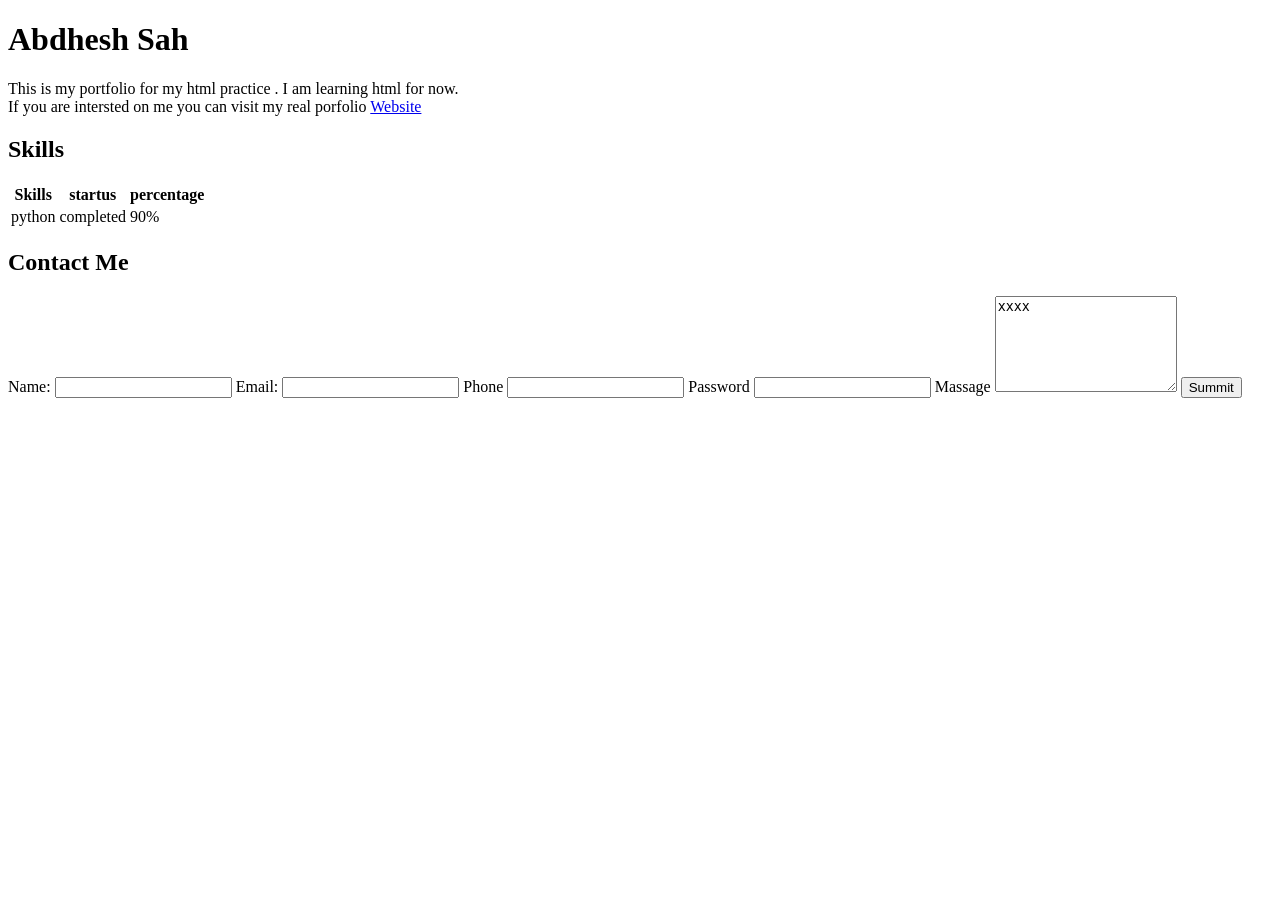
==== HTML/Portfolio/index.html @ 354b8054 "Add about page with professional portrait image" ====
<!DOCTYPE html>
<html lang="en">

<head>
    <meta charset="UTF-8">
    <meta name="viewport" content="width=device-width, initial-scale=1.0">
    <meta name="descripition" content="This is for test and learning">
    <meta name="keywords" content="abdhesh,web development">
    <meta name="author" content="abdhesh">
    <title>
        Abdhesh test portfolio
    </title>
</head>

<body>
    <h1>Abdhesh Sah</h1>
    <p>
        This is my portfolio for my html practice . I am learning html for now.<br>
        If you are intersted on me you can visit my real porfolio <a href="https://abdheshsah.com.np"
            target="_blank">Website</a>
    </p>
    <h2>Skills</h2>
    <table>
        <thead>
            <tr>
                <th>Skills</th>
                <th>startus</th>
                <th> percentage</th>
            </tr>
        </thead>
        <tbody>
            <tr>
                <td>python</td>
                <td>completed</td>
                <td> 90%</td>
            </tr>
        </tbody>
    </table>
    <h2>Contact Me</h2>
    <form action="/Summit" mathod="POST">
        <label for="name">Name:</label>
        <input type="text" id="name" name="name" required>

        <label for="email">Email:</label>
        <input type="email" id ="email" name="email" required>

        <label for="phone">Phone</label>
        <input type="number" id="number" name="number">

        <label for="password">Password</label>
        <input type="password" id="password" name="password">

        <label for="massage">Massage</label>
        <textarea id="massage" name="massage" rows="6">xxxx</textarea>

        <button type="submit">Summit</button>

    </form>
</body>

</html>
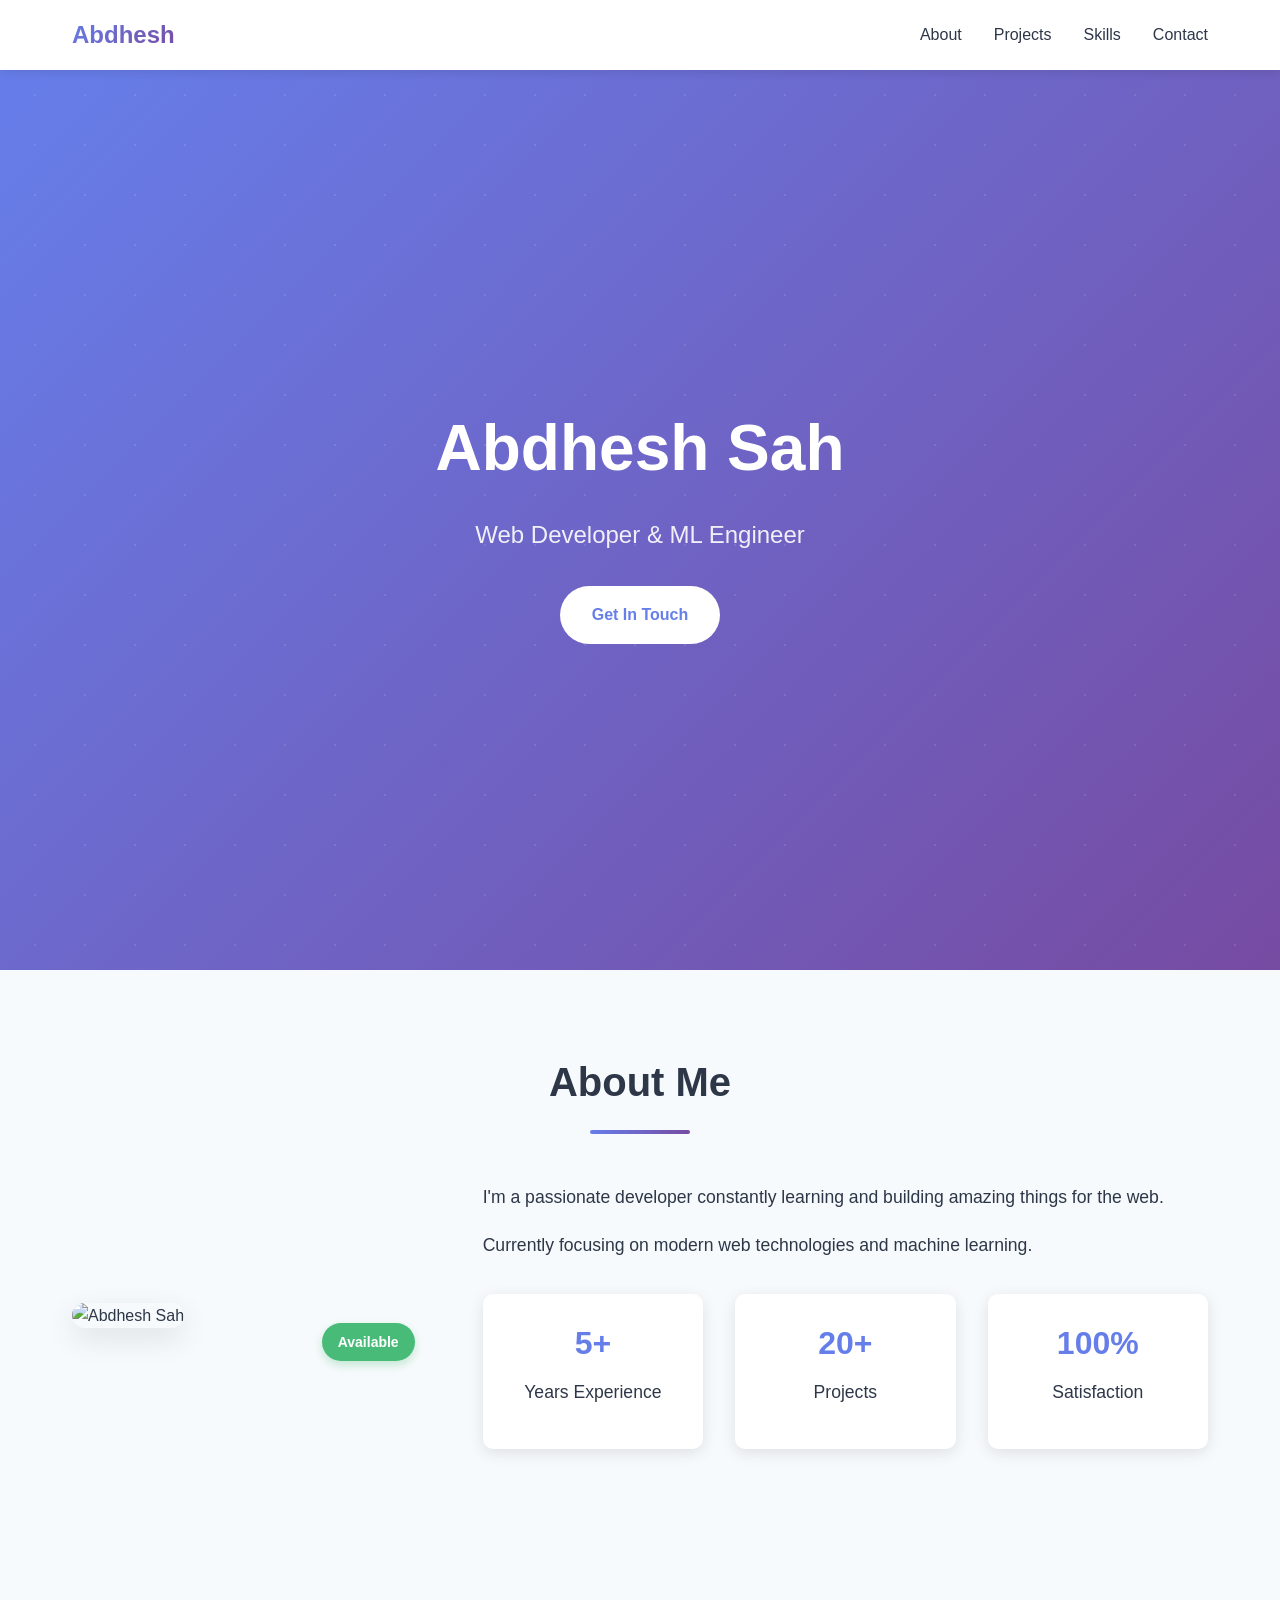
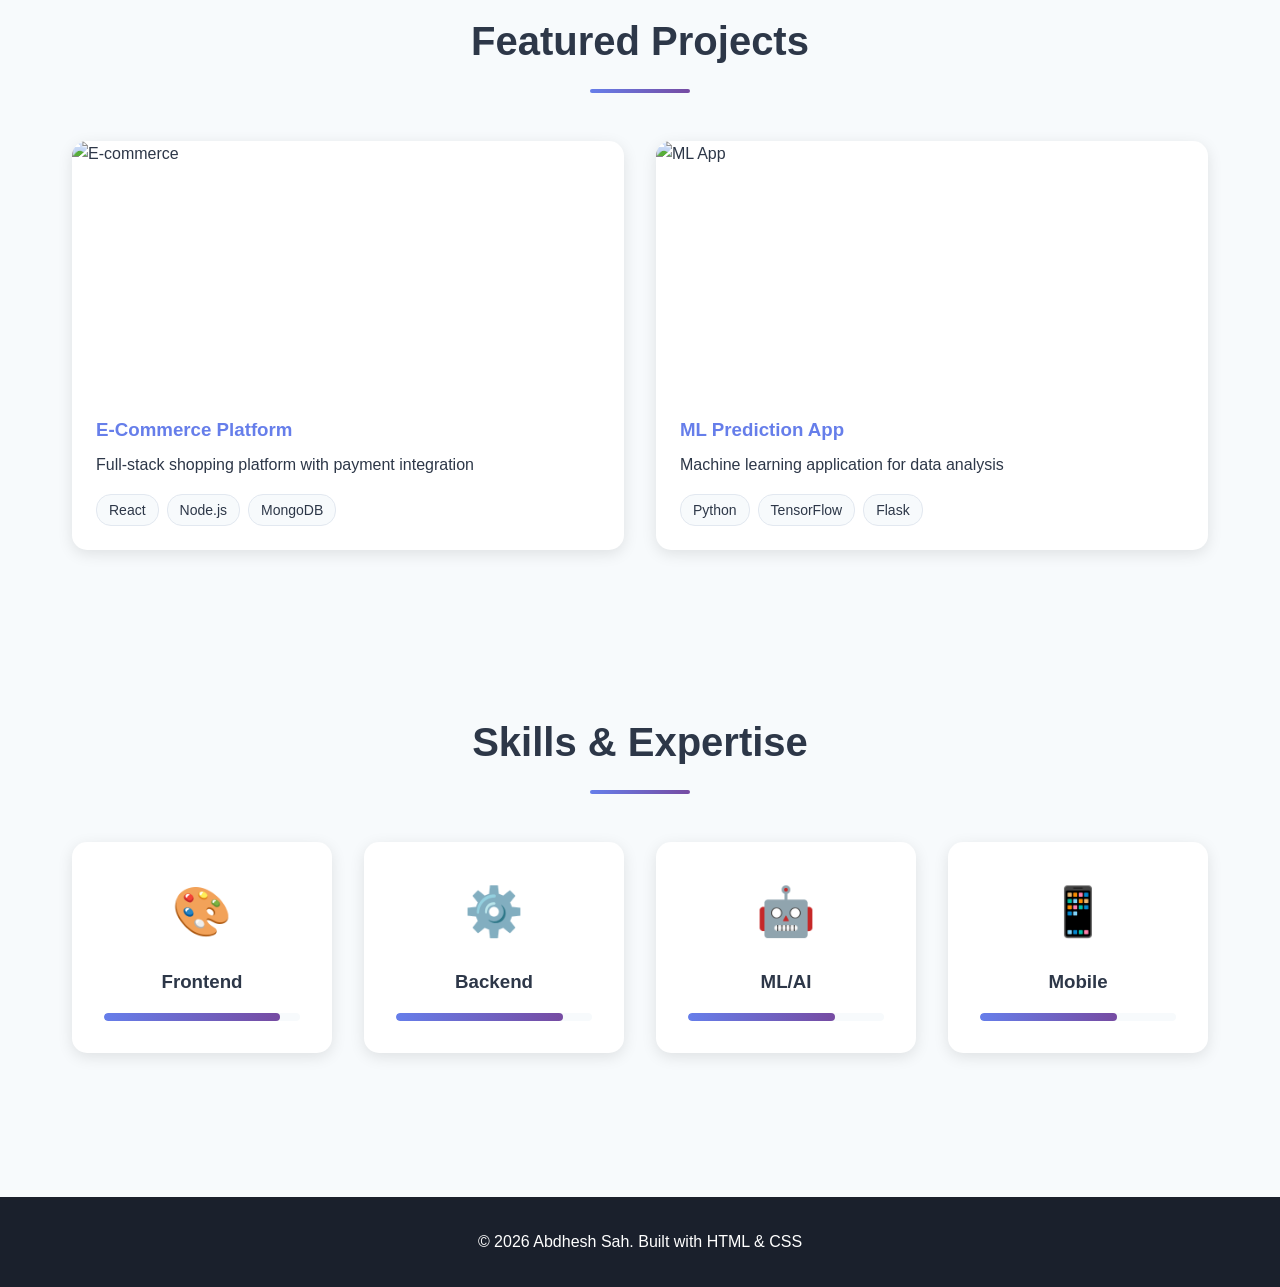
==== commit c5afb97b: "Add portfolio layout with navigation, hero section, and skills overview" ====
--- a/HTML/Portfolio/index.html
+++ b/HTML/Portfolio/index.html
@@ -1,61 +1,139 @@
 <!DOCTYPE html>
 <html lang="en">
-
 <head>
     <meta charset="UTF-8">
     <meta name="viewport" content="width=device-width, initial-scale=1.0">
-    <meta name="descripition" content="This is for test and learning">
-    <meta name="keywords" content="abdhesh,web development">
-    <meta name="author" content="abdhesh">
-    <title>
-        Abdhesh test portfolio
-    </title>
+    <title>Abdhesh Sah</title>
+    <link rel="stylesheet" href="style.css">
 </head>
+<body>
+    <header class="sticky-header">
+        <div class="container">
+            <div class="logo">Abdhesh</div>
+            <nav class="main-nav">
+                <a href="#about">About</a>
+                <a href="#projects">Projects</a>
+                <a href="#skills">Skills</a>
+                <a href="#contact">Contact</a>
+            </nav>
+        </div>
+    </header>
 
-<body>
-    <h1>Abdhesh Sah</h1>
-    <p>
-        This is my portfolio for my html practice . I am learning html for now.<br>
-        If you are intersted on me you can visit my real porfolio <a href="https://abdheshsah.com.np"
-            target="_blank">Website</a>
-    </p>
-    <h2>Skills</h2>
-    <table>
-        <thead>
-            <tr>
-                <th>Skills</th>
-                <th>startus</th>
-                <th> percentage</th>
-            </tr>
-        </thead>
-        <tbody>
-            <tr>
-                <td>python</td>
-                <td>completed</td>
-                <td> 90%</td>
-            </tr>
-        </tbody>
-    </table>
-    <h2>Contact Me</h2>
-    <form action="/Summit" mathod="POST">
-        <label for="name">Name:</label>
-        <input type="text" id="name" name="name" required>
+    <section class="hero">
+        <div class="hero-content">
+            <h1 class="glitch" data-text="Abdhesh Sah">Abdhesh Sah</h1>
+            <p class="subtitle">Web Developer & ML Engineer</p>
+            <a href="#contact" class="cta-button">Get In Touch</a>
+        </div>
+    </section>
 
-        <label for="email">Email:</label>
-        <input type="email" id ="email" name="email" required>
+    <main class="container">
+        <section id="about" class="section fade-in">
+            <h2 class="section-title">About Me</h2>
+            <div class="about-grid">
+                <div class="profile-card">
+                    <img src="./Public/ig.jpg" alt="Abdhesh Sah" class="profile-img">
+                    <div class="badge">Available</div>
+                </div>
+                <div class="about-text">
+                    <p>I'm a passionate developer constantly learning and building amazing things for the web.</p>
+                    <p>Currently focusing on modern web technologies and machine learning.</p>
+                    <div class="stats">
+                        <div class="stat-card">
+                            <h3>5+</h3>
+                            <p>Years Experience</p>
+                        </div>
+                        <div class="stat-card">
+                            <h3>20+</h3>
+                            <p>Projects</p>
+                        </div>
+                        <div class="stat-card">
+                            <h3>100%</h3>
+                            <p>Satisfaction</p>
+                        </div>
+                    </div>
+                </div>
+            </div>
+        </section>
 
-        <label for="phone">Phone</label>
-        <input type="number" id="number" name="number">
+        <section id="projects" class="section">
+            <h2 class="section-title">Featured Projects</h2>
+            <div class="projects-grid">
+                <article class="project-card">
+                    <div class="project-image">
+                        <img src="project1.jpg" alt="E-commerce">
+                        <div class="project-overlay">
+                            <a href="#" class="overlay-link">View Project</a>
+                        </div>
+                    </div>
+                    <div class="project-info">
+                        <h3>E-Commerce Platform</h3>
+                        <p>Full-stack shopping platform with payment integration</p>
+                        <div class="tech-tags">
+                            <span class="tag">React</span>
+                            <span class="tag">Node.js</span>
+                            <span class="tag">MongoDB</span>
+                        </div>
+                    </div>
+                </article>
 
-        <label for="password">Password</label>
-        <input type="password" id="password" name="password">
+                <article class="project-card">
+                    <div class="project-image">
+                        <img src="project2.jpg" alt="ML App">
+                        <div class="project-overlay">
+                            <a href="#" class="overlay-link">View Project</a>
+                        </div>
+                    </div>
+                    <div class="project-info">
+                        <h3>ML Prediction App</h3>
+                        <p>Machine learning application for data analysis</p>
+                        <div class="tech-tags">
+                            <span class="tag">Python</span>
+                            <span class="tag">TensorFlow</span>
+                            <span class="tag">Flask</span>
+                        </div>
+                    </div>
+                </article>
+            </div>
+        </section>
 
-        <label for="massage">Massage</label>
-        <textarea id="massage" name="massage" rows="6">xxxx</textarea>
+        <section id="skills" class="section">
+            <h2 class="section-title">Skills & Expertise</h2>
+            <div class="skills-grid">
+                <div class="skill-item">
+                    <div class="skill-icon">🎨</div>
+                    <h3>Frontend</h3>
+                    <div class="skill-bar">
+                        <div class="skill-progress" style="--progress: 90%"></div>
+                    </div>
+                </div>
+                <div class="skill-item">
+                    <div class="skill-icon">⚙️</div>
+                    <h3>Backend</h3>
+                    <div class="skill-bar">
+                        <div class="skill-progress" style="--progress: 85%"></div>
+                    </div>
+                </div>
+                <div class="skill-item">
+                    <div class="skill-icon">🤖</div>
+                    <h3>ML/AI</h3>
+                    <div class="skill-bar">
+                        <div class="skill-progress" style="--progress: 75%"></div>
+                    </div>
+                </div>
+                <div class="skill-item">
+                    <div class="skill-icon">📱</div>
+                    <h3>Mobile</h3>
+                    <div class="skill-bar">
+                        <div class="skill-progress" style="--progress: 70%"></div>
+                    </div>
+                </div>
+            </div>
+        </section>
+    </main>
 
-        <button type="submit">Summit</button>
-
-    </form>
+    <footer class="main-footer">
+        <p>&copy; 2026 Abdhesh Sah. Built with HTML & CSS</p>
+    </footer>
 </body>
-
 </html>
--- a/HTML/Portfolio/style.css
+++ b/HTML/Portfolio/style.css
@@ -0,0 +1,463 @@
+/* ========================================
+   CSS VARIABLES
+   ======================================== */
+:root {
+    --primary: #667eea;
+    --secondary: #764ba2;
+    --dark: #1a202c;
+    --light: #f7fafc;
+    --text: #2d3748;
+    --border: #e2e8f0;
+    --shadow: rgba(0, 0, 0, 0.1);
+    --transition: all 0.3s ease;
+}
+
+/* ========================================
+   RESET & BASE
+   ======================================== */
+* {
+    margin: 0;
+    padding: 0;
+    box-sizing: border-box;
+}
+
+body {
+    font-family: 'Segoe UI', Tahoma, Geneva, Verdana, sans-serif;
+    line-height: 1.6;
+    color: var(--text);
+    background: var(--light);
+}
+
+.container {
+    max-width: 1200px;
+    margin: 0 auto;
+    padding: 0 2rem;
+}
+
+/* ========================================
+   STICKY HEADER
+   ======================================== */
+.sticky-header {
+    position: sticky;
+    top: 0;
+    background: white;
+    box-shadow: 0 2px 10px var(--shadow);
+    z-index: 1000;
+    animation: slideDown 0.5s ease;
+}
+
+@keyframes slideDown {
+    from {
+        transform: translateY(-100%);
+        opacity: 0;
+    }
+    to {
+        transform: translateY(0);
+        opacity: 1;
+    }
+}
+
+.sticky-header .container {
+    display: flex;
+    justify-content: space-between;
+    align-items: center;
+    padding: 1rem 2rem;
+}
+
+.logo {
+    font-size: 1.5rem;
+    font-weight: bold;
+    background: linear-gradient(135deg, var(--primary), var(--secondary));
+    -webkit-background-clip: text;
+    -webkit-text-fill-color: transparent;
+    background-clip: text;
+}
+
+.main-nav {
+    display: flex;
+    gap: 2rem;
+}
+
+.main-nav a {
+    text-decoration: none;
+    color: var(--text);
+    font-weight: 500;
+    transition: var(--transition);
+    position: relative;
+}
+
+.main-nav a::after {
+    content: '';
+    position: absolute;
+    bottom: -5px;
+    left: 0;
+    width: 0;
+    height: 2px;
+    background: var(--primary);
+    transition: width 0.3s ease;
+}
+
+.main-nav a:hover::after {
+    width: 100%;
+}
+
+/* ========================================
+   HERO SECTION
+   ======================================== */
+.hero {
+    height: 100vh;
+    display: flex;
+    align-items: center;
+    justify-content: center;
+    background: linear-gradient(135deg, var(--primary), var(--secondary));
+    color: white;
+    text-align: center;
+    position: relative;
+    overflow: hidden;
+}
+
+.hero::before {
+    content: '';
+    position: absolute;
+    width: 200%;
+    height: 200%;
+    background: radial-gradient(circle, rgba(255,255,255,0.1) 1px, transparent 1px);
+    background-size: 50px 50px;
+    animation: moveBackground 20s linear infinite;
+}
+
+@keyframes moveBackground {
+    0% { transform: translate(0, 0); }
+    100% { transform: translate(50px, 50px); }
+}
+
+.hero-content {
+    position: relative;
+    z-index: 1;
+}
+
+.hero h1 {
+    font-size: 4rem;
+    margin-bottom: 1rem;
+    animation: fadeInUp 1s ease;
+}
+
+@keyframes fadeInUp {
+    from {
+        opacity: 0;
+        transform: translateY(30px);
+    }
+    to {
+        opacity: 1;
+        transform: translateY(0);
+    }
+}
+
+.subtitle {
+    font-size: 1.5rem;
+    margin-bottom: 2rem;
+    opacity: 0.9;
+    animation: fadeInUp 1s ease 0.2s backwards;
+}
+
+.cta-button {
+    display: inline-block;
+    padding: 1rem 2rem;
+    background: white;
+    color: var(--primary);
+    text-decoration: none;
+    border-radius: 50px;
+    font-weight: bold;
+    transition: var(--transition);
+    animation: fadeInUp 1s ease 0.4s backwards;
+}
+
+.cta-button:hover {
+    transform: translateY(-3px);
+    box-shadow: 0 10px 25px rgba(0, 0, 0, 0.2);
+}
+
+/* ========================================
+   SECTIONS
+   ======================================== */
+.section {
+    padding: 5rem 0;
+}
+
+.section-title {
+    font-size: 2.5rem;
+    text-align: center;
+    margin-bottom: 3rem;
+    position: relative;
+}
+
+.section-title::after {
+    content: '';
+    display: block;
+    width: 100px;
+    height: 4px;
+    background: linear-gradient(to right, var(--primary), var(--secondary));
+    margin: 1rem auto;
+    border-radius: 2px;
+}
+
+/* ========================================
+   ABOUT SECTION
+   ======================================== */
+.about-grid {
+    display: grid;
+    grid-template-columns: 1fr 2fr;
+    gap: 3rem;
+    align-items: center;
+}
+
+.profile-card {
+    position: relative;
+}
+
+.profile-img {
+    width: 100%;
+    max-width: 300px;
+    border-radius: 20px;
+    box-shadow: 0 10px 30px var(--shadow);
+    transition: var(--transition);
+}
+
+.profile-img:hover {
+    transform: scale(1.05) rotate(2deg);
+}
+
+.badge {
+    position: absolute;
+    top: 20px;
+    right: 20px;
+    background: #48bb78;
+    color: white;
+    padding: 0.5rem 1rem;
+    border-radius: 20px;
+    font-size: 0.875rem;
+    font-weight: bold;
+    box-shadow: 0 4px 10px rgba(72, 187, 120, 0.3);
+    animation: pulse 2s infinite;
+}
+
+@keyframes pulse {
+    0%, 100% { transform: scale(1); }
+    50% { transform: scale(1.1); }
+}
+
+.about-text p {
+    font-size: 1.1rem;
+    margin-bottom: 1rem;
+    line-height: 1.8;
+}
+
+.stats {
+    display: flex;
+    gap: 2rem;
+    margin-top: 2rem;
+}
+
+.stat-card {
+    flex: 1;
+    text-align: center;
+    padding: 1.5rem;
+    background: white;
+    border-radius: 10px;
+    box-shadow: 0 4px 15px var(--shadow);
+    transition: var(--transition);
+}
+
+.stat-card:hover {
+    transform: translateY(-5px);
+    box-shadow: 0 8px 25px var(--shadow);
+}
+
+.stat-card h3 {
+    font-size: 2rem;
+    color: var(--primary);
+    margin-bottom: 0.5rem;
+}
+
+/* ========================================
+   PROJECTS SECTION
+   ======================================== */
+.projects-grid {
+    display: grid;
+    grid-template-columns: repeat(auto-fit, minmax(350px, 1fr));
+    gap: 2rem;
+}
+
+.project-card {
+    background: white;
+    border-radius: 15px;
+    overflow: hidden;
+    box-shadow: 0 4px 15px var(--shadow);
+    transition: var(--transition);
+}
+
+.project-card:hover {
+    transform: translateY(-10px);
+    box-shadow: 0 10px 30px var(--shadow);
+}
+
+.project-image {
+    position: relative;
+    overflow: hidden;
+    height: 250px;
+}
+
+.project-image img {
+    width: 100%;
+    height: 100%;
+    object-fit: cover;
+    transition: var(--transition);
+}
+
+.project-card:hover .project-image img {
+    transform: scale(1.1);
+}
+
+.project-overlay {
+    position: absolute;
+    top: 0;
+    left: 0;
+    right: 0;
+    bottom: 0;
+    background: rgba(102, 126, 234, 0.9);
+    display: flex;
+    align-items: center;
+    justify-content: center;
+    opacity: 0;
+    transition: var(--transition);
+}
+
+.project-card:hover .project-overlay {
+    opacity: 1;
+}
+
+.overlay-link {
+    color: white;
+    text-decoration: none;
+    padding: 1rem 2rem;
+    border: 2px solid white;
+    border-radius: 30px;
+    font-weight: bold;
+    transition: var(--transition);
+}
+
+.overlay-link:hover {
+    background: white;
+    color: var(--primary);
+}
+
+.project-info {
+    padding: 1.5rem;
+}
+
+.project-info h3 {
+    color: var(--primary);
+    margin-bottom: 0.5rem;
+}
+
+.tech-tags {
+    display: flex;
+    gap: 0.5rem;
+    margin-top: 1rem;
+}
+
+.tag {
+    padding: 0.25rem 0.75rem;
+    background: var(--light);
+    border: 1px solid var(--border);
+    border-radius: 15px;
+    font-size: 0.875rem;
+    color: var(--text);
+}
+
+/* ========================================
+   SKILLS SECTION
+   ======================================== */
+.skills-grid {
+    display: grid;
+    grid-template-columns: repeat(auto-fit, minmax(250px, 1fr));
+    gap: 2rem;
+}
+
+.skill-item {
+    text-align: center;
+    padding: 2rem;
+    background: white;
+    border-radius: 15px;
+    box-shadow: 0 4px 15px var(--shadow);
+    transition: var(--transition);
+}
+
+.skill-item:hover {
+    transform: translateY(-5px);
+}
+
+.skill-icon {
+    font-size: 3rem;
+    margin-bottom: 1rem;
+}
+
+.skill-bar {
+    width: 100%;
+    height: 8px;
+    background: var(--light);
+    border-radius: 10px;
+    overflow: hidden;
+    margin-top: 1rem;
+}
+
+.skill-progress {
+    height: 100%;
+    background: linear-gradient(to right, var(--primary), var(--secondary));
+    width: var(--progress);
+    border-radius: 10px;
+    animation: fillBar 1.5s ease-in-out;
+}
+
+@keyframes fillBar {
+    from { width: 0; }
+    to { width: var(--progress); }
+}
+
+/* ========================================
+   FOOTER
+   ======================================== */
+.main-footer {
+    background: var(--dark);
+    color: white;
+    text-align: center;
+    padding: 2rem;
+    margin-top: 4rem;
+}
+
+/* ========================================
+   RESPONSIVE
+   ======================================== */
+@media (max-width: 768px) {
+    .hero h1 {
+        font-size: 2.5rem;
+    }
+    
+    .about-grid {
+        grid-template-columns: 1fr;
+        text-align: center;
+    }
+    
+    .stats {
+        flex-direction: column;
+    }
+    
+    .projects-grid {
+        grid-template-columns: 1fr;
+    }
+    
+    .main-nav {
+        flex-direction: column;
+        gap: 1rem;
+    }
+}
